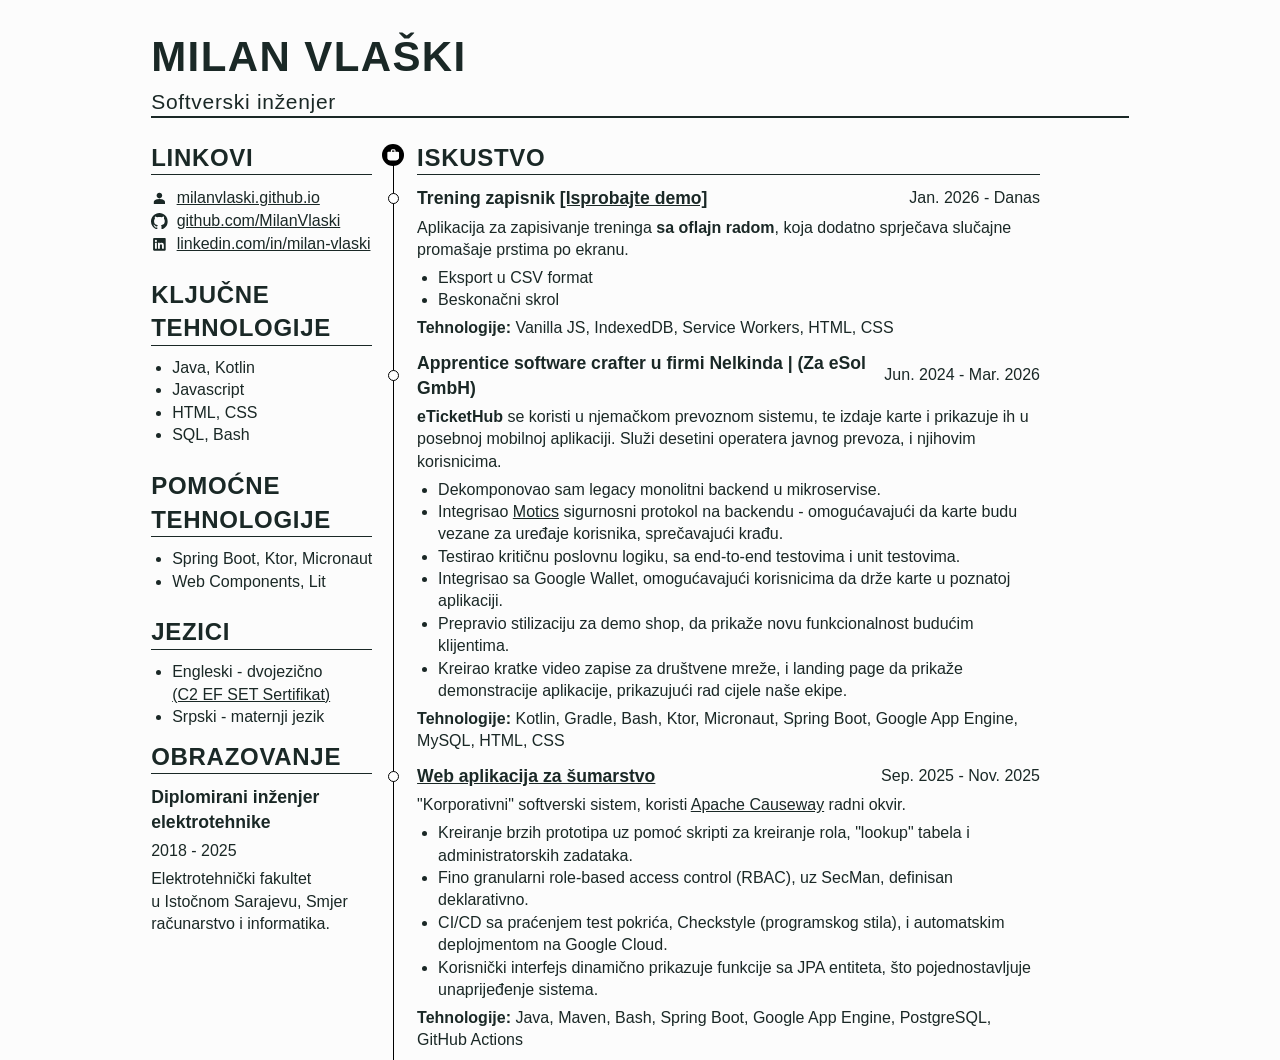
==== docs/sr/index.html @ 88f21910 "feat: big update" ====
<!DOCTYPE html>
<html lang="en">

<head>
    <meta charset="UTF-8">
    <meta name="viewport" content="width=device-width, initial-scale=1.0">
    <link rel="stylesheet" href="./../style.css">
    <title>Milan Vlaški</title>
</head>

<body>
    <!-- svg icons-->
    <svg style="display: none;">
        <symbol id="icon-mail" viewBox="0 -960 960 960">
            <path d="M160-160q-33 0-56.5-23.5T80-240v-480q0-33 23.5-56.5T160-800h640q33 0 56.5 23.5T880-720v480q0 33-23.5 56.5T800-160H160Zm320-280 320-200v-80L480-520 160-720v80l320 200Z" />
        </symbol>
        <symbol id="icon-linkedin" viewBox="0 0 1024 1024">
            <path d="M782.293333 782.464H668.586667v-178.218667c0-42.496-0.853333-97.194667-59.306667-97.194666-59.264 0-68.309333 46.250667-68.309333 94.08v181.333333h-113.749334V416h109.226667v49.92h1.493333c15.274667-28.757333 52.394667-59.178667 107.861334-59.178667 115.2 0 136.533333 75.861333 136.533333 174.549334v201.173333zM298.794667 365.866667a65.962667 65.962667 0 0 1-66.048-66.090667 66.048 66.048 0 1 1 66.005333 66.090667z m57.002666 416.597333H241.749333V416H355.84v366.464zM839.253333 128H184.704C153.301333 128 128 152.746667 128 183.338667v657.322666C128 871.253333 153.344 896 184.661333 896h654.421334C870.4 896 896 871.253333 896 840.661333V183.338667C896 152.746667 870.4 128 839.082667 128h0.128z" />
        </symbol>
        <symbol id="icon-github" viewBox="0 0 24 24">
            <path fill-rule="evenodd" clip-rule="evenodd" d="M12 0C5.37 0 0 5.37 0 12C0 17.31 3.435 21.795 8.205 23.385C8.805 23.49 9.03 23.13 9.03 22.815C9.03 22.53 9.015 21.585 9.015 20.58C6 21.135 5.22 19.845 4.98 19.17C4.845 18.825 4.26 17.76 3.75 17.475C3.33 17.25 2.73 16.695 3.735 16.68C4.68 16.665 5.355 17.55 5.58 17.91C6.66 19.725 8.385 19.215 9.075 18.9C9.18 18.12 9.495 17.595 9.84 17.295C7.17 16.995 4.38 15.96 4.38 11.37C4.38 10.065 4.845 8.985 5.61 8.145C5.49 7.845 5.07 6.615 5.73 4.965C5.73 4.965 6.735 4.65 9.03 6.195C9.99 5.925 11.01 5.79 12.03 5.79C13.05 5.79 14.07 5.925 15.03 6.195C17.325 4.635 18.33 4.965 18.33 4.965C18.99 6.615 18.57 7.845 18.45 8.145C19.215 8.985 19.68 10.05 19.68 11.37C19.68 15.975 16.875 16.995 14.205 17.295C14.64 17.67 15.015 18.39 15.015 19.515C15.015 21.12 15 22.41 15 22.815C15 23.13 15.225 23.505 15.825 23.385C18.2072 22.5808 20.2773 21.0498 21.7438 19.0074C23.2103 16.9651 23.9994 14.5143 24 12C24 5.37 18.63 0 12 0Z" />
        </symbol>
        <symbol id="icon-profile" viewBox="0 -960 960 960">
            <path d="M480-480q-66 0-113-47t-47-113q0-66 47-113t113-47q66 0 113 47t47 113q0 66-47 113t-113 47ZM160-160v-112q0-34 17.5-62.5T224-378q62-31 126-46.5T480-440q66 0 130 15.5T736-378q29 15 46.5 43.5T800-272v112H160Z"/>
        </symbol>
        <symbol id="icon-school" viewBox="0 -960 960 960">
            <path d="M840-280v-276L480-360 40-600l440-240 440 240v320h-80ZM480-120 200-272v-200l280 152 280-152v200L480-120Z"/>
        </symbol>
        <symbol id="icon-work" viewBox="0 -960 960 960">
            <path d="M160-120q-33 0-56.5-23.5T80-200v-440q0-33 23.5-56.5T160-720h160v-80q0-33 23.5-56.5T400-880h160q33 0 56.5 23.5T640-800v80h160q33 0 56.5 23.5T880-640v440q0 33-23.5 56.5T800-120H160Zm240-600h160v-80H400v80Z"/>
        </symbol>
        <symbol id="person" viewBox="0 -960 960 960">
            <path d="M367-527q-47-47-47-113t47-113q47-47 113-47t113 47q47 47 47 113t-47 113q-47 47-113 47t-113-47ZM160-160v-112q0-34 17.5-62.5T224-378q62-31 126-46.5T480-440q66 0 130 15.5T736-378q29 15 46.5 43.5T800-272v112H160Z" />
        </symbol>
    </svg>

    <header>
        <h1>Milan Vlaški</h1>
        <p class="vocation">Softverski inženjer</p>
    </header>


    <main>


        <aside>

            <section class="links">
                <h2>Linkovi</h2>
                <ul>
                    <li>
                        <svg><use href="#person"></use></svg>
                        <a href="https://milanvlaski.github.io/sr/" target="_blank" rel="noopener noreferrer">milanvlaski.github.io</a>
                    </li>
                    <li>                        
                        <svg><use href="#icon-github"></use></svg>
                        <a href="https://github.com/MilanVlaski" target="_blank" rel="noopener noreferrer">github.com/MilanVlaski</a>
                    </li>
                    <li>                        
                        <svg><use href="#icon-linkedin"></use></svg>
                        <a href="https://linkedin.com/in/milan-vlaski" target="_blank" rel="noopener noreferrer">linkedin.com/in/milan-vlaski</a>
                    </li>
                </ul>
            </section>

            <!-- <section> -->
            <!-- <h2>Github</h2> -->
            <!-- </section> -->

            <section>
                <h2>Ključne<br>tehnologije</h2>
                <ul>
                    <li>Java, Kotlin</li>
                    <li>Javascript</li>
                    <li>HTML, CSS</li>
                    <li>SQL, Bash</li>
                </ul>
            </section>

            <section>
                <h2>Pomoćne<br>tehnologije</h2>
                <ul>
                    <li>Spring Boot, Ktor, Micronaut</li>
                    <li>Web Components, Lit</li>
                </ul>
            </section>

            <section>
                <h2>Jezici</h2>
                <ul>
                    <li>Engleski - dvojezično<br>
                        <a href="https://cert.efset.org/SCUx8u">
                            (C2 EF SET Sertifikat)
                        </a>
                    </li>
                    <li>Srpski - maternji jezik</li>
                </ul>
            </section>

                <h2>Obrazovanje</h2>
                <section>
                    <p>
                        <span>Diplomirani inženjer<br>elektrotehnike</span>
                        
                        <div>2018 - 2025</div>
                    </p>
                    <p>
                        Elektrotehnički fakultet<br> u Istočnom Sarajevu, Smjer<br>računarstvo i informatika.
                    </p>
                </section>

        </aside>


        <article>

            <!-- <article>
                <svg><use href="#icon-profile"></use></svg>
                <h2>Profile</h2>
                <p>I build software that solves problems end-to-end.</p>
            </article> -->

            <article class="work-experience">
            <svg><use href="#icon-work"></use></svg>
                <h2>Iskustvo</h2>

                <section>
                    <p>
                        <span>Trening zapisnik <a href="https://milanvlaski.github.io/workout-logger/" target="_blank" rel="noopener noreferrer">[Isprobajte demo]</a></span>
                        <span>Jan. 2026 - Danas</span>
                    </p>
                    <p>Aplikacija za zapisivanje treninga <strong>sa oflajn radom</strong>, koja dodatno sprječava slučajne promašaje prstima po ekranu.</p>
                    <ul>
                        <li>Eksport u CSV format</li>
                        <li>Beskonačni skrol</li>
                    </ul>
                    <p><strong>Tehnologije: </strong> Vanilla JS, IndexedDB, Service Workers, HTML, CSS</p>
                </section>
                <section>
                    <p>
                        <!-- TODO make this a hgroup > heading + p. Also, everywhere below.-->
                        <span>Apprentice software crafter u firmi Nelkinda | (Za eSol GmbH)</span>
                        <span>Jun. 2024 - Mar. 2026</span>
                    </p>
                    <p><strong>eTicketHub</strong> se koristi u njemačkom prevoznom sistemu, te izdaje karte i prikazuje ih u posebnoj mobilnoj aplikaciji. Služi desetini operatera javnog prevoza, i njihovim korisnicima.</p>
                    <ul>
                        <li>Dekomponovao sam legacy monolitni backend u mikroservise.</li>
                        <li>Integrisao <a href="https://www.eticket-deutschland.de/en/motics/" target="_blank" rel="noopener noreferrer">Motics</a> sigurnosni protokol na backendu - omogućavajući da karte budu vezane za uređaje korisnika, sprečavajući krađu.</li>
                        <li>Testirao kritičnu poslovnu logiku, sa end-to-end testovima i unit testovima.</li>
                        <li>Integrisao sa Google Wallet, omogućavajući korisnicima da drže karte u poznatoj aplikaciji.</li>
                        <li>Prepravio stilizaciju za demo shop, da prikaže novu funkcionalnost budućim klijentima.</li>
                        <li>Kreirao kratke video zapise za društvene mreže, i landing page da prikaže demonstracije aplikacije, prikazujući rad cijele naše ekipe.</li>
                    </ul>
                    <p><strong>Tehnologije: </strong>Kotlin, Gradle, Bash, Ktor, Micronaut, Spring Boot, Google App Engine, MySQL, HTML, CSS</p>
                </section>

                <section>
                    <p>
                        <span><a href="https://github.com/MilanVlaski/forestry" target="_blank" rel="noopener noreferrer">Web aplikacija za šumarstvo</a></span>
                        <span>Sep. 2025 - Nov. 2025</span>
                    </p>
                    <p>"Korporativni" softverski sistem, koristi <a href="https://causeway.apache.org" target="_blank" rel="noopener noreferrer">Apache Causeway</a> radni okvir.</p> 
                    <ul>
                        <li>Kreiranje brzih prototipa uz pomoć skripti za kreiranje rola, "lookup" tabela i administratorskih zadataka. </li>
                        <li>Fino granularni role-based access control (RBAC), uz SecMan, definisan deklarativno.</li>
                        <li>CI/CD sa praćenjem test pokrića, Checkstyle (programskog stila), i automatskim deplojmentom na Google Cloud.</li>
                        <li>Korisnički interfejs dinamično prikazuje funkcije sa JPA entiteta, što pojednostavljuje unaprijeđenje sistema.</li>
                    </ul>
                    <p><strong>Tehnologije: </strong>Java, Maven, Bash, Spring Boot, Google App Engine, PostgreSQL, GitHub Actions</p>
                </section>

                <!-- <section>
                    <p>
                        <span><a href="https://github.com/MilanVlaski/RACIS" target="_blank" rel="noopener noreferrer">Rent a car information system</a></span>
                        <span>2023</span>
                    </p>
                    <p>This system allows data management for car rentals. It generates a user interface from database metadata. A fun university project.
                </section> -->

            </article>

            <!-- <article>
                <svg><use href="#icon-school"></use></svg>
                <h2>Education</h2>
                <section>
                    <p>
                        <span>Bachelor's degree in Electrical Engineering</span>
                        <span>2018 - 2025</span>
                    </p>
                    <p>
                        Faculty of Electrical Engineering, Computer Science and Informatics at University of East Sarajevo
                    </p>
                </section>
            </article> -->

        </article>
        </main>
</body>

</html>
---- docs/style.css ----
@font-face {
  font-family: 'Roboto';
  src: url('Roboto-VariableFont_wdth,wght.ttf') format('ttf');
  font-weight: 100 900;
  font-style: normal;
}

/* Common - Start*/
:root,
:host {

    --color-accent: hsl(350 50 0);
    --color-neutral: hsl(0 0 99);
    --color-primary: hsl(170 21 25);
    --color-neutral-text: hsl(from var(--color-primary) h s calc(l - 12));

    --color-accent-inverse: hsl(0 100 100);
    --color-primary-inverse: hsl(0 100 100);

    /* Used on elements, by default */
    --color: var(--color-accent);
    --color-inverse: var(--color-accent-inverse);

    --font-family: "Roboto", sans-serif;
    --heading-font-family: sans-serif;

    --spacing: 0.8rem;
    font-size: 14px;

    scroll-behavior: smooth;

    --page-size: 1000px;
}



.primary {
    --color: var(--color-primary);
    --color-inverse: var(--color-primary-inverse);
}

.accent {
    --color: var(--color-accent);
    --color-inverse: var(--color-accent-inverse);
}

/* Reset */
*,
*::before,
*::after {
    box-sizing: border-box;
}

body {
    background-color: var(--color-neutral);
    font-family: var(--font-family);
    font-size: 16px;
    /* font-size: clamp(1rem, 1vw + 0.5rem, 1.4rem); */
    color: var(--color-neutral-text);

    margin: 0;
    line-height: 1.4;

    /* Push the footer to the bottom on short pages */
    display: flex;
    flex-direction: column;
    min-height: 100vh;
}

svg {
    fill: currentColor;
}


img,
picture {
    max-width: 100%;
    display: block;
}

a {
    color: var(--color-neutral-text);
}

/* Makes it A4 */
body {
    max-width: var(--page-size);
    margin-inline: auto;
}

/* @page {
    size: A4;
} */

/* Can be used for reponsiveness */
.container {
    max-width: 50em;
    margin-inline: auto;
    width: 100%;
}

@media (max-width: 50em) {
    .container {
        margin-inline: 0;
    }
}
/* Common -End */

h1 {
    margin: 0;
    font-size: 3rem;
}

header .vocation {
    font-size: 1.5rem;
    margin: 0;
}

header {
    border-bottom: 0.2rem solid var(--color-neutral-text);
}

h2 {
    border-bottom: 0.125rem solid var(--color-neutral-text);
}

body>main {
    display: flex;
    column-gap: calc(var(--spacing) * 4);
    margin-top: var(--spacing);
}

/* Makes the aside take up the width only the width it needs, without wrapping.
    Not meant to take up much space. Meant for lists, which are vertical.
 */

main>aside {
    flex: 0 0 auto;
}

aside section svg {
    --size: 1.2rem;
    width: var(--size);
    height: var(--size);
    margin-inline-end: 0.3rem;
}

ul {
    /* Same padding as aside section svg, icons*/
    padding-inline-start: 1.5rem;
}

aside section svg,
aside section svg+* {
    vertical-align: middle;
}


h1 {
    letter-spacing: 0.1rem;
}

h2, header p {
    letter-spacing: 0.05rem;
}



h1,
h2 {
    text-transform: uppercase;
}

body > header,
body > main {
	margin-inline: var(--spacing);
}

body > main > article {
	max-width : 70ch;
}

body > main  {
	flex-wrap: wrap-reverse;
	flex-direction: row;
}

/* Spacing - Start */
article section+section {
    margin-top: var(--spacing);
}
header {
    margin-top: calc(var(--spacing) * 2.5);
}
p,
ul {
    margin-block: calc(var(--spacing) / 2);
}
h2 {
    margin-block: var(--spacing);
}
aside section+section {
    margin-top: calc(var(--spacing) * 2);
}
/* Spacing - End */


section>p:first-child {
    display: flex;
    align-items: center;
}

/* Time spent */
section>p:first-child>span:first-child {
    flex: 1;
    font-weight: bold;
    font-size: 1.1em;
}

.links ul {
    list-style: none;
    padding: 0;
}


/* Icons and flair*/
body>main>article {
    --icon-offset: -2.5rem;
    --size: 1.6rem;
    --padding: calc(var(--size) * 0.14);
    --line-width: 0.1rem;
}

body>main>article svg {
    width: var(--size);
    height: var(--size);
    background-color: var(--color-accent);
    fill: var(--color-accent-inverse);

    border-radius: 100px;
    padding: var(--padding);

    position: absolute;
    left: var(--icon-offset);
    top: calc(var(--padding));
    vertical-align: middle;
}

body>main>article>section {
    position: relative;
}

body>main>article>article::before {
  content: "";
  position: absolute;   /* viewport-relative, ignores parent */
  top: var(--size);
  left: calc(var(--icon-offset) + (var(--size) - var(--line-width)) / 2);
  width: 1px;
  height: calc(100% - 1rem);
  background: var(--color-accent);  /* bright color */
}

/* Briefcase icon is chunkier, and this makes it look smaller */ 
.work-experience svg {
    padding: 0.3rem;
}

body>main>article>article {
    position: relative;
}

body>main>article {
    position: relative;
}

article p:first-of-type::before {
    --size: 0.75rem;
    --width: 0.125rem;
    background: black;
    content: '';
    width: var(--size);
    height: var(--size);
    border-radius: 1000px;
    border: var(--width) solid var(--color-accent);
    background: var(--color-accent-inverse);
    position: absolute;
    left: calc(var(--icon-offset) + (var(--size) + var(--width)) / 2);
}
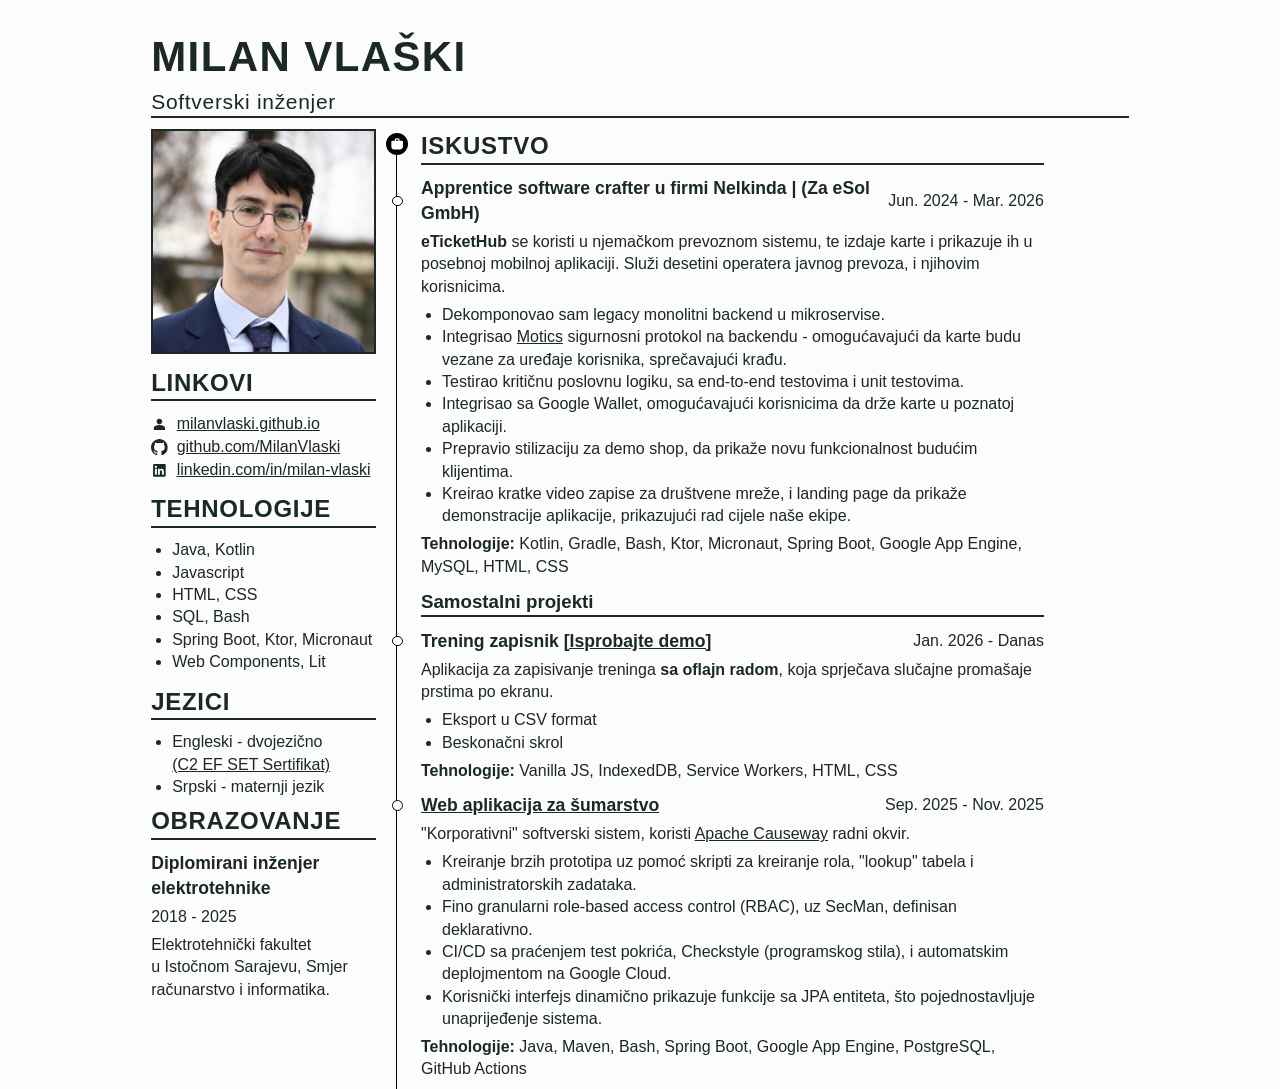
==== commit fc0c372a: "feat: add image, merge technologies lists and personal projects" ====
--- a/docs/sr/index.html
+++ b/docs/sr/index.html
@@ -44,6 +44,7 @@
 
 
         <aside>
+        <img src="./../assets/img/portrait_square.jpg" alt="Picture of Milan Vlaški">
 
             <section class="links">
                 <h2>Linkovi</h2>
@@ -63,23 +64,13 @@
                 </ul>
             </section>
 
-            <!-- <section> -->
-            <!-- <h2>Github</h2> -->
-            <!-- </section> -->
-
             <section>
-                <h2>Ključne<br>tehnologije</h2>
+                <h2>Tehnologije</h2>
                 <ul>
                     <li>Java, Kotlin</li>
                     <li>Javascript</li>
                     <li>HTML, CSS</li>
                     <li>SQL, Bash</li>
-                </ul>
-            </section>
-
-            <section>
-                <h2>Pomoćne<br>tehnologije</h2>
-                <ul>
                     <li>Spring Boot, Ktor, Micronaut</li>
                     <li>Web Components, Lit</li>
                 </ul>
@@ -114,28 +105,10 @@
 
         <article>
 
-            <!-- <article>
-                <svg><use href="#icon-profile"></use></svg>
-                <h2>Profile</h2>
-                <p>I build software that solves problems end-to-end.</p>
-            </article> -->
-
             <article class="work-experience">
             <svg><use href="#icon-work"></use></svg>
                 <h2>Iskustvo</h2>
 
-                <section>
-                    <p>
-                        <span>Trening zapisnik <a href="https://milanvlaski.github.io/workout-logger/" target="_blank" rel="noopener noreferrer">[Isprobajte demo]</a></span>
-                        <span>Jan. 2026 - Danas</span>
-                    </p>
-                    <p>Aplikacija za zapisivanje treninga <strong>sa oflajn radom</strong>, koja dodatno sprječava slučajne promašaje prstima po ekranu.</p>
-                    <ul>
-                        <li>Eksport u CSV format</li>
-                        <li>Beskonačni skrol</li>
-                    </ul>
-                    <p><strong>Tehnologije: </strong> Vanilla JS, IndexedDB, Service Workers, HTML, CSS</p>
-                </section>
                 <section>
                     <p>
                         <!-- TODO make this a hgroup > heading + p. Also, everywhere below.-->
@@ -154,6 +127,22 @@
                     <p><strong>Tehnologije: </strong>Kotlin, Gradle, Bash, Ktor, Micronaut, Spring Boot, Google App Engine, MySQL, HTML, CSS</p>
                 </section>
 
+                
+                <h3>Samostalni projekti</h3>
+                
+                <section>
+                    <p>
+                        <span>Trening zapisnik <a href="https://milanvlaski.github.io/workout-logger/" target="_blank" rel="noopener noreferrer">[Isprobajte demo]</a></span>
+                        <span>Jan. 2026 - Danas</span>
+                    </p>
+                    <p>Aplikacija za zapisivanje treninga <strong>sa oflajn radom</strong>, koja sprječava slučajne promašaje prstima po ekranu.</p>
+                    <ul>
+                        <li>Eksport u CSV format</li>
+                        <li>Beskonačni skrol</li>
+                    </ul>
+                    <p><strong>Tehnologije: </strong> Vanilla JS, IndexedDB, Service Workers, HTML, CSS</p>
+                </section>
+
                 <section>
                     <p>
                         <span><a href="https://github.com/MilanVlaski/forestry" target="_blank" rel="noopener noreferrer">Web aplikacija za šumarstvo</a></span>
@@ -168,15 +157,6 @@
                     </ul>
                     <p><strong>Tehnologije: </strong>Java, Maven, Bash, Spring Boot, Google App Engine, PostgreSQL, GitHub Actions</p>
                 </section>
-
-                <!-- <section>
-                    <p>
-                        <span><a href="https://github.com/MilanVlaski/RACIS" target="_blank" rel="noopener noreferrer">Rent a car information system</a></span>
-                        <span>2023</span>
-                    </p>
-                    <p>This system allows data management for car rentals. It generates a user interface from database metadata. A fun university project.
-                </section> -->
-
             </article>
 
             <!-- <article>
--- a/docs/style.css
+++ b/docs/style.css
@@ -30,6 +30,10 @@
     scroll-behavior: smooth;
 
     --page-size: 1000px;
+
+    --border: 1px solid var(--color-neutral-text);
+    --thick-border: 2px solid var(--color-neutral-text);
+    --profile-width: 225px;
 }
 
 
@@ -117,11 +121,11 @@
 }
 
 header {
-    border-bottom: 0.2rem solid var(--color-neutral-text);
+    border-bottom: var(--thick-border);
 }
 
 h2 {
-    border-bottom: 0.125rem solid var(--color-neutral-text);
+    border-bottom: var(--thick-border);
 }
 
 body>main {
@@ -135,7 +139,7 @@
  */
 
 main>aside {
-    flex: 0 0 auto;
+    flex: 0 0 var(--profile-width);
 }
 
 aside section svg {
@@ -181,7 +185,7 @@
 }
 
 body > main  {
-	flex-wrap: wrap-reverse;
+	flex-wrap: wrap;
 	flex-direction: row;
 }
 
@@ -197,10 +201,12 @@
     margin-block: calc(var(--spacing) / 2);
 }
 h2 {
-    margin-block: var(--spacing);
-}
-aside section+section {
-    margin-top: calc(var(--spacing) * 2);
+    margin-block-end: var(--spacing);
+    /* bad choice of override led me to this >.< */
+    margin-top: 0;
+}
+aside section {
+    margin-top: calc(var(--spacing));
 }
 /* Spacing - End */
 
@@ -286,3 +292,15 @@
     position: absolute;
     left: calc(var(--icon-offset) + (var(--size) + var(--width)) / 2);
 }
+
+main > aside img {
+    max-width: var(--profile-width);
+    width: 100%;
+    display: block;
+    border: var(--thick-border);
+}
+
+main > article h3{
+    border-bottom: var(--thick-border);
+    margin-block: var(--spacing);
+}
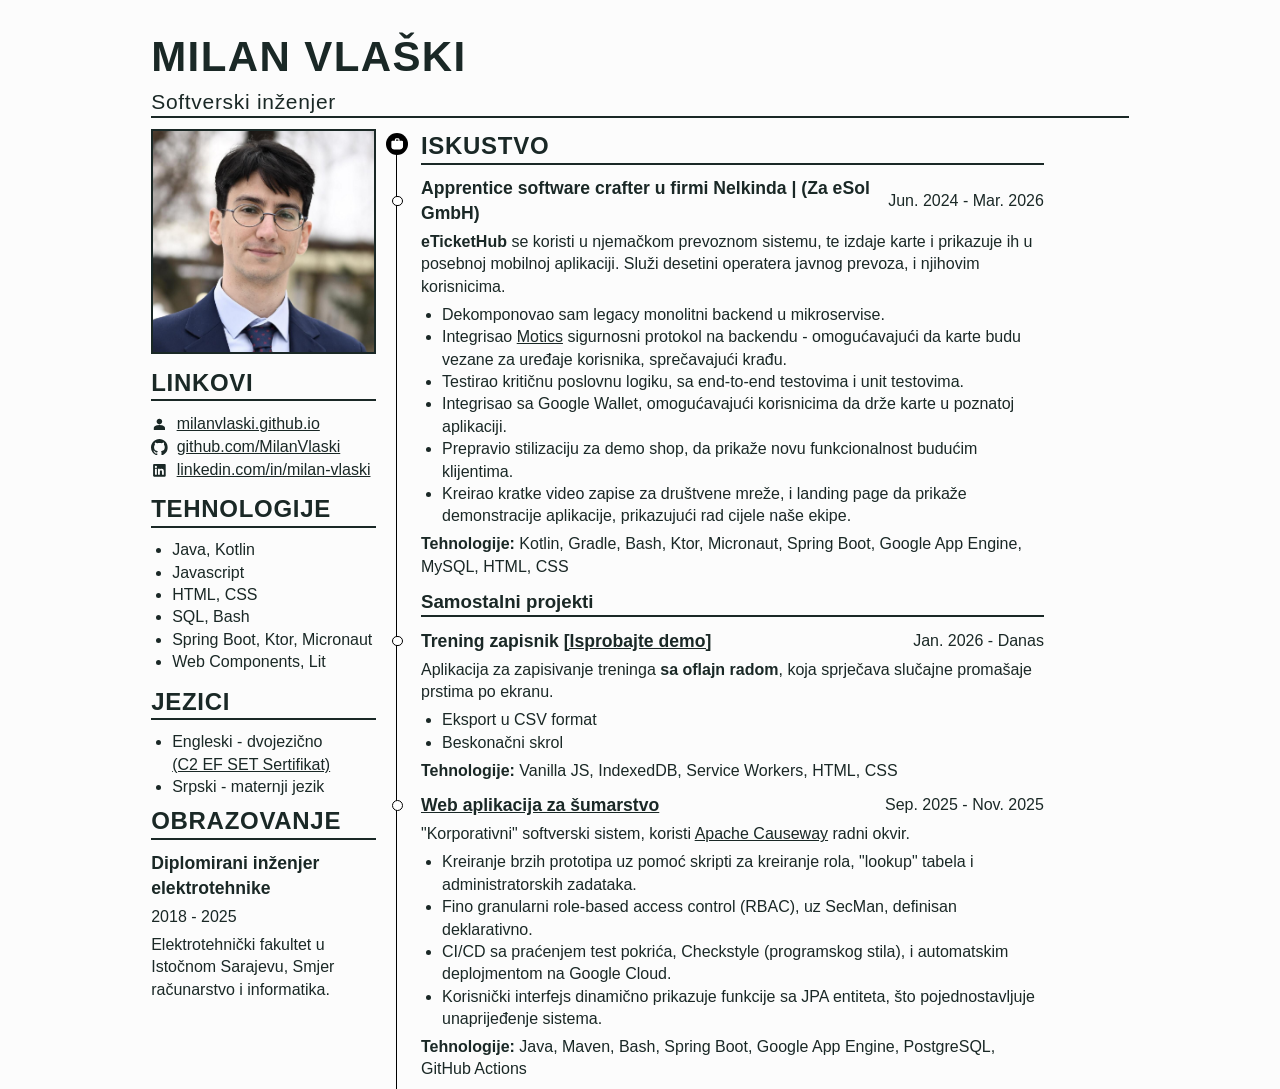
==== commit a9defc59: "fix: remove br" ====
--- a/docs/sr/index.html
+++ b/docs/sr/index.html
@@ -91,12 +91,12 @@
                 <h2>Obrazovanje</h2>
                 <section>
                     <p>
-                        <span>Diplomirani inženjer<br>elektrotehnike</span>
+                        <span>Diplomirani inženjer elektrotehnike</span>
                         
                         <div>2018 - 2025</div>
                     </p>
                     <p>
-                        Elektrotehnički fakultet<br> u Istočnom Sarajevu, Smjer<br>računarstvo i informatika.
+                        Elektrotehnički fakultet u Istočnom Sarajevu, Smjer računarstvo i informatika.
                     </p>
                 </section>
 
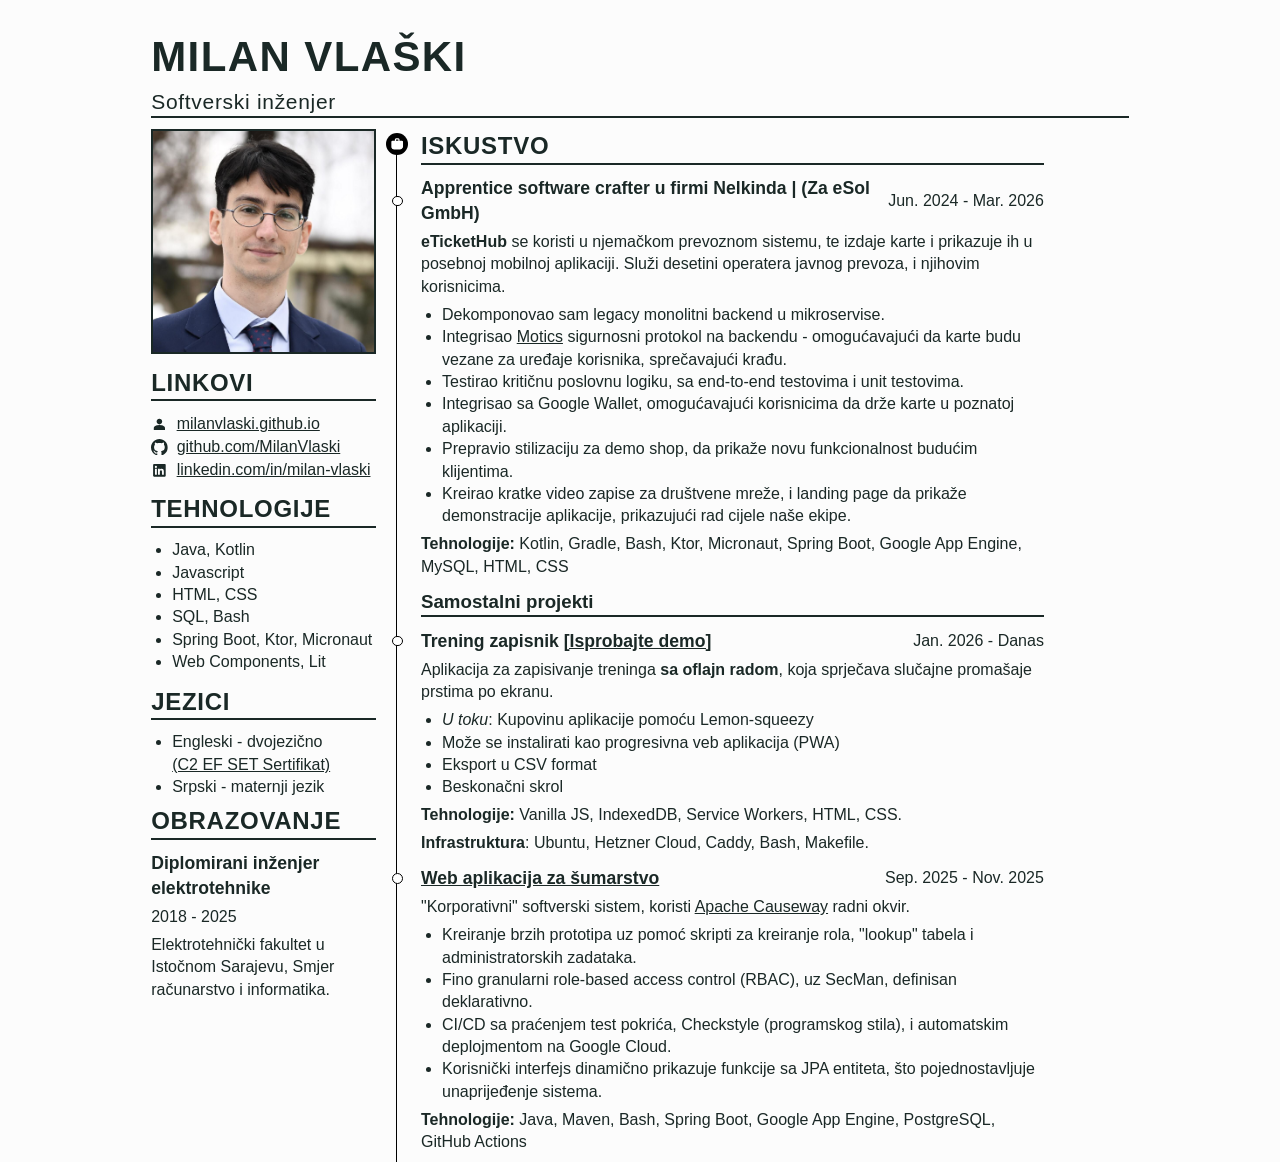
==== commit 4d182751: "feat: add hetzner to cv" ====
--- a/docs/sr/index.html
+++ b/docs/sr/index.html
@@ -137,10 +137,12 @@
                     </p>
                     <p>Aplikacija za zapisivanje treninga <strong>sa oflajn radom</strong>, koja sprječava slučajne promašaje prstima po ekranu.</p>
                     <ul>
+                        <li><i>U toku</i>: Kupovinu aplikacije pomoću Lemon-squeezy</li>
+                        <li>Može se instalirati kao progresivna veb aplikacija (PWA)</li>
                         <li>Eksport u CSV format</li>
                         <li>Beskonačni skrol</li>
                     </ul>
-                    <p><strong>Tehnologije: </strong> Vanilla JS, IndexedDB, Service Workers, HTML, CSS</p>
+                    <p><strong>Tehnologije: </strong> Vanilla JS, IndexedDB, Service Workers, HTML, CSS.</p>                    <p><b>Infrastruktura</b>: Ubuntu, Hetzner Cloud, Caddy, Bash, Makefile.</p>
                 </section>
 
                 <section>
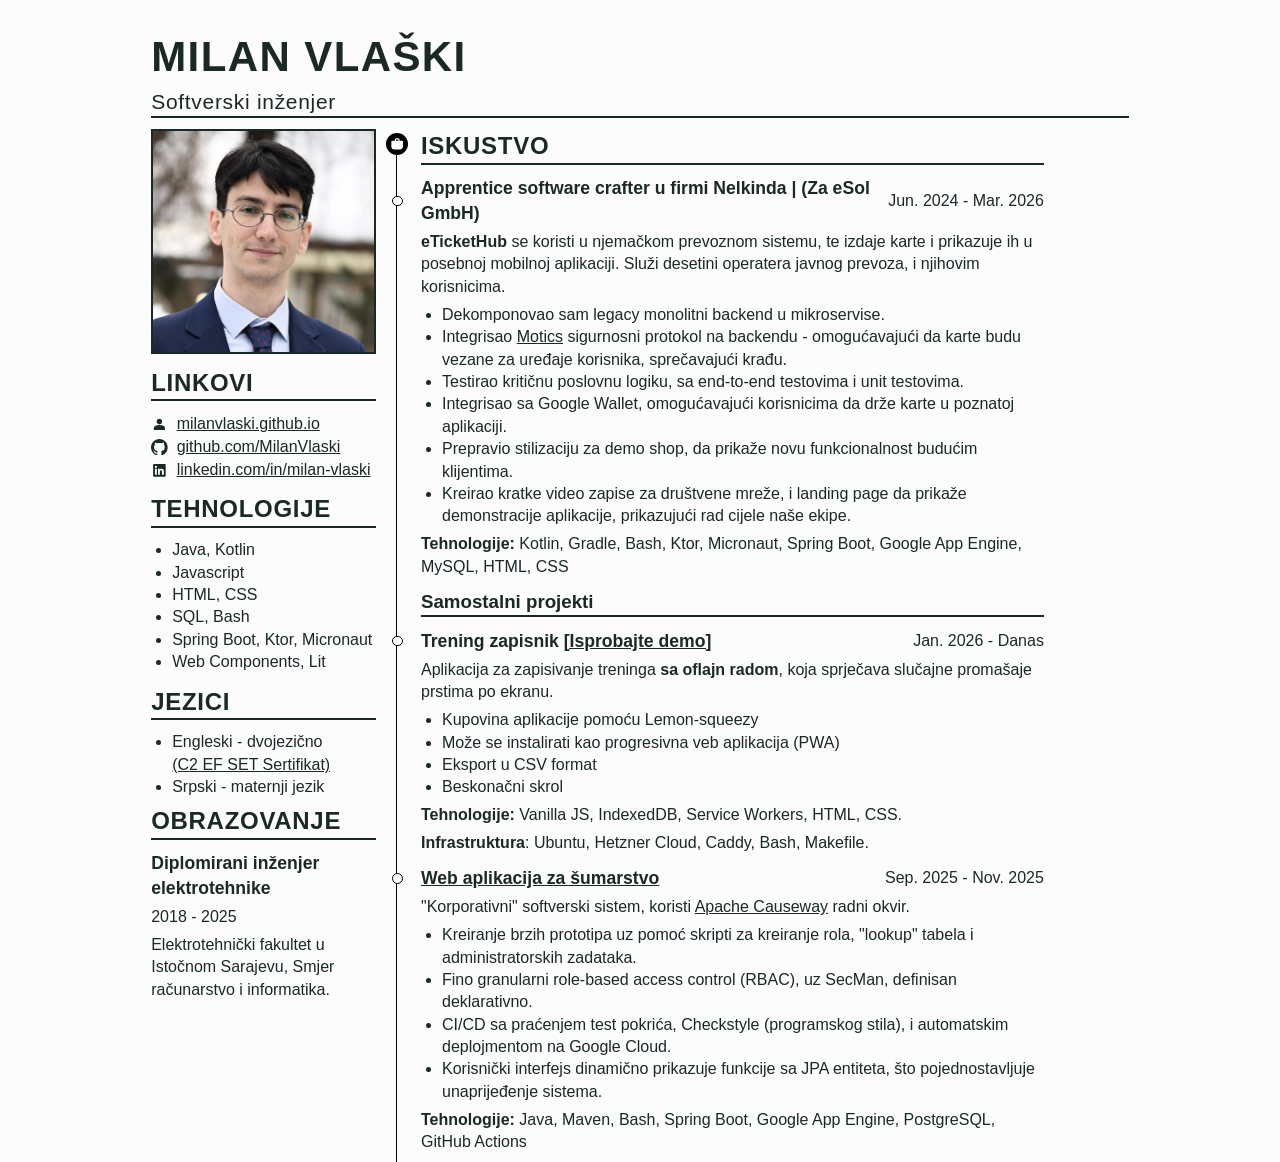
==== commit 312b9fbd: "feat: make purchasable" ====
--- a/docs/sr/index.html
+++ b/docs/sr/index.html
@@ -137,7 +137,7 @@
                     </p>
                     <p>Aplikacija za zapisivanje treninga <strong>sa oflajn radom</strong>, koja sprječava slučajne promašaje prstima po ekranu.</p>
                     <ul>
-                        <li><i>U toku</i>: Kupovinu aplikacije pomoću Lemon-squeezy</li>
+                        <li>Kupovina aplikacije pomoću Lemon-squeezy</li>
                         <li>Može se instalirati kao progresivna veb aplikacija (PWA)</li>
                         <li>Eksport u CSV format</li>
                         <li>Beskonačni skrol</li>
